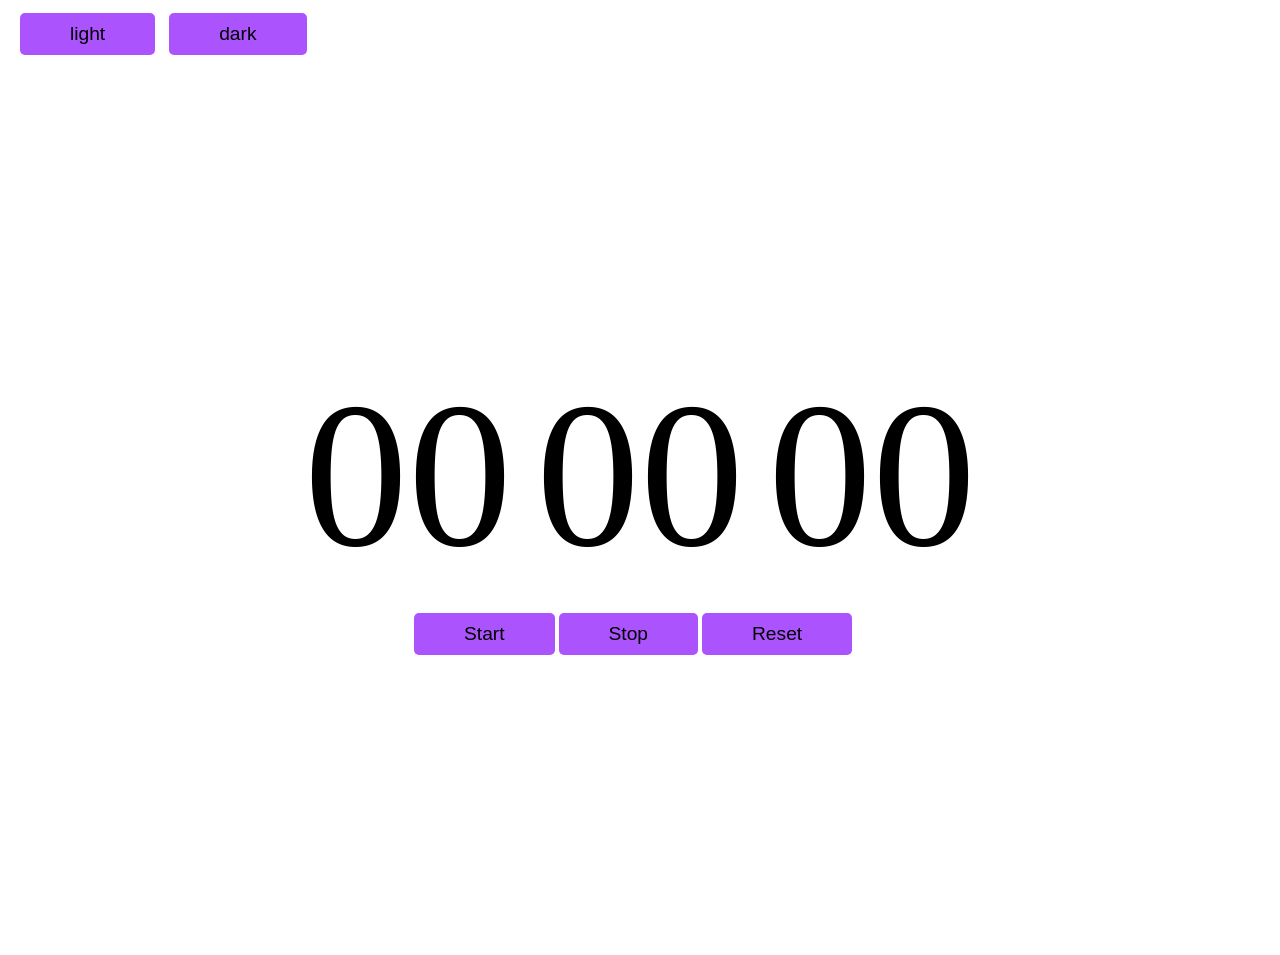
==== index.html @ 4c2b3b7c "comleted stop watch" ====
<!DOCTYPE html>
<html lang="en">
<head>
    <meta charset="UTF-8">
    <meta name="viewport" content="width=device-width, initial-scale=1.0">
    <link rel="stylesheet" href="style.css">
    <title>stop-watch.js</title>
</head>
<body>
    <button id="btnlight" onclick="btnlight()">light</button>
    <button id="btndark" onclick="btndark()">dark</button>
    
<!-- container started  -->
<div class="container" >
    <div class="items">
        <span id="hour">00</span>
        <span id="minute">00</span>
        <span id="second">00</span>
        <br/><br/>
        <button  id="start"  onclick="satrtfnc()">Start</button>
        <button id="stop" onclick="stopfnc()">Stop</button>
        <button  id="reset" onclick="resetfnc()">Reset</button>
    </div>
</div>
<!-- container ended  -->




    <script src="app.js"></script>
</body>
</html>
---- style.css ----
*{
    margin: 0;
    padding: 0;
    box-sizing: border-box;
}


/* container started */
.container{
display: flex;
justify-content: center;
align-items: center;
height: 100vh;
}
/* container ended */

span{
    font-size: 13rem;
    margin: 10px;
}

#start{
padding: 10px 50px;
font-size: 1.2rem;
border: none;
border-radius: 5px;
background-color: #ab53fd;
cursor: pointer;
position: relative;
left: 120px;
}

#start:hover{
background-color: #821be2;
}



#stop{
padding: 10px 50px;
font-size: 1.2rem;
border: none;
border-radius: 5px;
background-color: #ab53fd;
cursor: pointer;
position: relative;
left: 120px;
}

#stop:hover{
background-color: #821be2;
}




#reset{
padding: 10px 50px;
font-size: 1.2rem;
border: none;
border-radius: 5px;
background-color: #ab53fd;
cursor: pointer;
position: relative;
left: 120px;
}

#reset:hover{
background-color: #821be2;
}

#btnlight{
padding: 10px 50px;
font-size: 1.2rem;
border: none;
border-radius: 5px;
background-color: #ab53fd;
cursor: pointer;
margin-top: 13px;
margin-left: 20px;


}


#btnlight:hover{
background-color: #821be2;
}


#btndark{
padding: 10px 50px;
font-size: 1.2rem;
border: none;
border-radius: 5px;
background-color: #ab53fd;
cursor: pointer;
margin-top: 13px;
margin-left: 10px;
}


#btndark:hover{
background-color: #821be2;
}
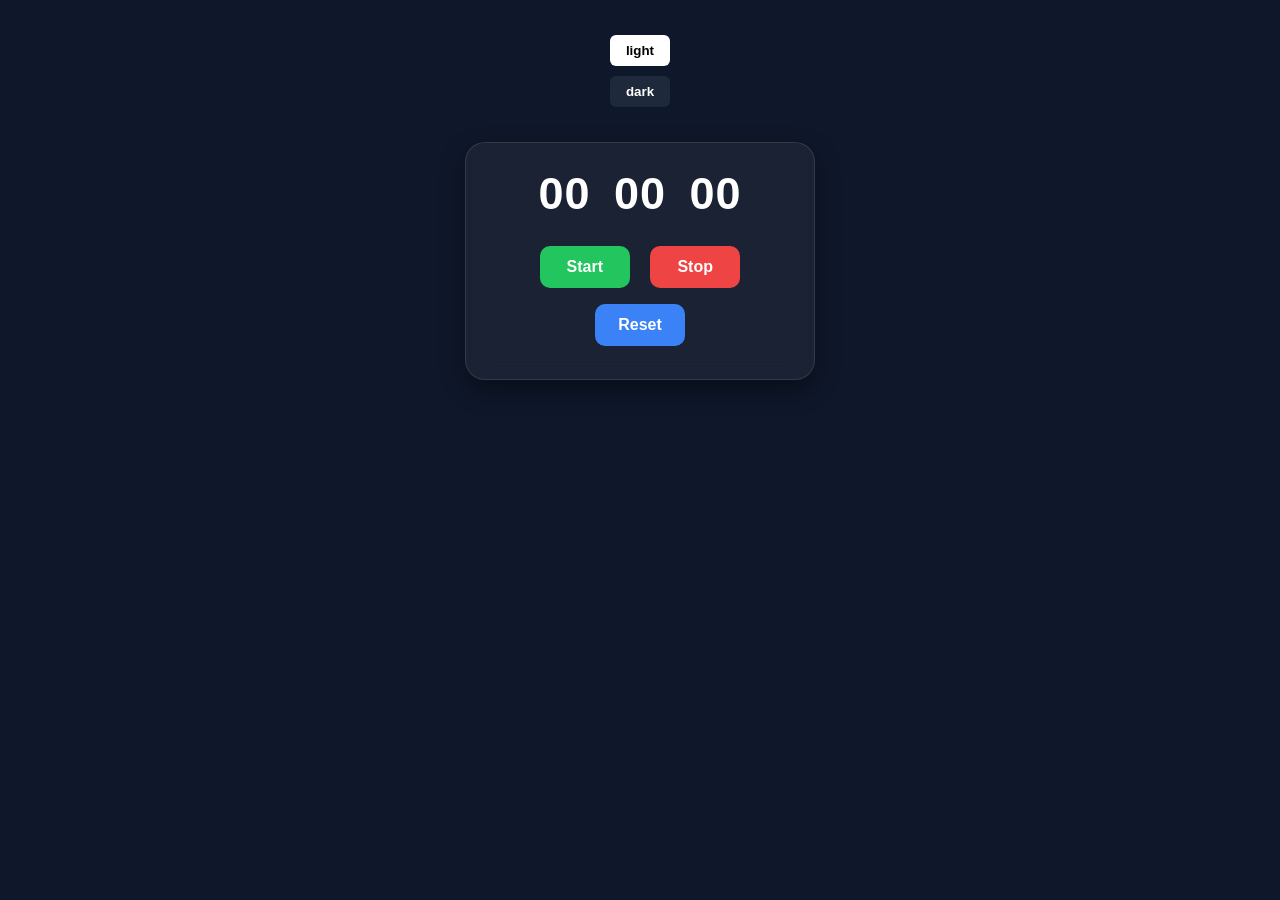
==== commit 720d14b3: "100% done" ====
--- a/index.html
+++ b/index.html
@@ -13,8 +13,8 @@
 <!-- container started  -->
 <div class="container" >
     <div class="items">
-        <span id="hour">00</span>
-        <span id="minute">00</span>
+        <span id="hour">00 </span>
+        <span id="minute">00 </span>
         <span id="second">00</span>
         <br/><br/>
         <button  id="start"  onclick="satrtfnc()">Start</button>
--- a/style.css
+++ b/style.css
@@ -1,108 +1,146 @@
 *{
-    margin: 0;
-    padding: 0;
-    box-sizing: border-box;
+    margin:0;
+    padding:0;
+    box-sizing:border-box;
+    font-family:Arial, Helvetica, sans-serif;
 }
 
-
-/* container started */
-.container{
-display: flex;
-justify-content: center;
-align-items: center;
-height: 100vh;
-}
-/* container ended */
-
-span{
-    font-size: 13rem;
-    margin: 10px;
-}
-
-#start{
-padding: 10px 50px;
-font-size: 1.2rem;
-border: none;
-border-radius: 5px;
-background-color: #ab53fd;
-cursor: pointer;
-position: relative;
-left: 120px;
-}
-
-#start:hover{
-background-color: #821be2;
+body{
+    background:#0f172a;
+    color:white;
+    display:flex;
+    flex-direction:column;
+    align-items:center;
+    padding:30px;
 }
 
 
 
-#stop{
-padding: 10px 50px;
-font-size: 1.2rem;
-border: none;
-border-radius: 5px;
-background-color: #ab53fd;
-cursor: pointer;
-position: relative;
-left: 120px;
+#btnlight, #btndark{
+    padding:8px 16px;
+    border:none;
+    margin:5px;
+    border-radius:6px;
+    font-weight:bold;
+    cursor:pointer;
+    transition:0.25s ease;
 }
 
-#stop:hover{
-background-color: #821be2;
+#btnlight{
+    background:#ffffff;
+    color:#000;
+}
+
+#btndark{
+    background:#1e293b;
+    color:white;
+}
+
+#btnlight:hover{
+    transform:translateY(-3px);
+    box-shadow:0 6px 20px rgba(255,255,255,0.4);
+}
+
+#btndark:hover{
+    transform:translateY(-3px);
+    box-shadow:0 6px 20px rgba(0,0,0,0.6);
+}
+
+
+.container{
+    margin-top:30px;
+    width:350px;
+    padding:25px;
+    border-radius:20px;
+
+
+    background:rgba(255,255,255,0.05);
+    backdrop-filter:blur(10px);
+    -webkit-backdrop-filter:blur(10px);
+    border:1px solid rgba(255,255,255,0.1);
+
+    box-shadow:0 10px 25px rgba(0,0,0,0.4);
+}
+
+
+.items{
+    text-align:center;
+}
+
+.items span{
+    font-size:45px;
+    font-weight:700;
+    padding:0 5px;
+    letter-spacing:1px;
 }
 
 
 
+#start, #stop, #reset{
+    padding:12px 20px;
+    border:none;
+    margin:8px;
+    border-radius:10px;
+    font-size:16px;
+    font-weight:bold;
+    cursor:pointer;
+    width:90px;
 
-#reset{
-padding: 10px 50px;
-font-size: 1.2rem;
-border: none;
-border-radius: 5px;
-background-color: #ab53fd;
-cursor: pointer;
-position: relative;
-left: 120px;
-}
+    background:#1e293b;
+    color:white;
 
-#reset:hover{
-background-color: #821be2;
-}
-
-#btnlight{
-padding: 10px 50px;
-font-size: 1.2rem;
-border: none;
-border-radius: 5px;
-background-color: #ab53fd;
-cursor: pointer;
-margin-top: 13px;
-margin-left: 20px;
-
-
+    transition:0.25s ease;
 }
 
 
-#btnlight:hover{
-background-color: #821be2;
+#start:hover, #stop:hover, #reset:hover{
+    transform:translateY(-4px);
+    box-shadow:0 7px 25px rgba(0,0,0,0.6);
 }
 
 
-#btndark{
-padding: 10px 50px;
-font-size: 1.2rem;
-border: none;
-border-radius: 5px;
-background-color: #ab53fd;
-cursor: pointer;
-margin-top: 13px;
-margin-left: 10px;
+#start{
+    background:#22c55e;
+}
+
+#start:hover{
+    box-shadow:0 7px 25px rgba(34,197,94,0.6);
+}
+
+#stop{
+    background:#ef4444;
 }
 
 
-#btndark:hover{
-background-color: #821be2;
+#stop:hover{
+box-shadow:0 7px 25px rgba(239,68,68,0.6);
 }
 
 
 
+#reset{
+    background:#3b82f6;
+}
+
+#reset:hover{
+    box-shadow:0 7px 25px rgba(59,130,246,0.6);
+}
+
+
+@media (max-width:450px){
+    .container{
+        width:90%;
+        padding:20px;
+    }
+
+    .items span{
+        font-size:35px;
+    }
+
+    #start, #stop, #reset{
+        width:80px;
+        margin:6px;
+        padding:10px 16px;
+        font-size:14px;
+    }
+}
